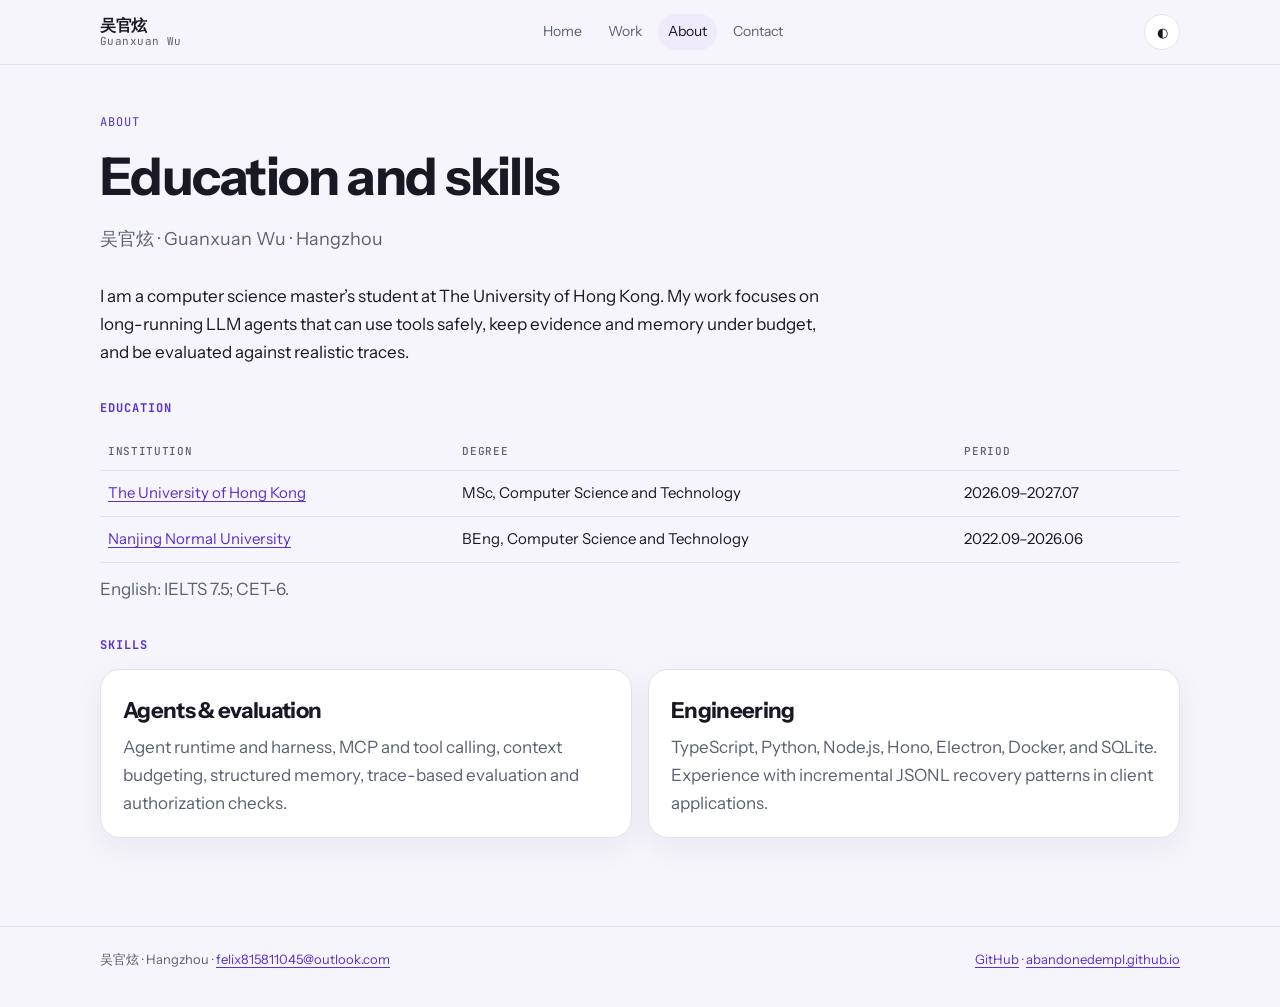
==== about/index.html @ 9f4fddd5 "Add personal site for GitHub Pages" ====
<!DOCTYPE html>
<html lang="en">
<head>
  <meta charset="utf-8">
  <meta name="viewport" content="width=device-width, initial-scale=1">
  <title>About · 吴官炫</title>
  <meta name="description" content="Education and skills of 吴官炫.">
  <meta name="theme-color" content="#f6f5fb">
  <link rel="preconnect" href="https://fonts.googleapis.com">
  <link rel="preconnect" href="https://fonts.gstatic.com" crossorigin>
  <link href="https://fonts.googleapis.com/css2?family=Instrument+Sans:wght@400;500;600&family=JetBrains+Mono:wght@400;500;600&display=swap" rel="stylesheet">
  <link rel="stylesheet" href="../css/style.css">
  <script src="../js/theme.js" defer></script>
</head>
<body>
  <a class="skip" href="#main">Skip to content</a>
  <header class="site-header">
    <div class="wrap header-inner">
      <a class="wordmark" href="../">
        <strong>吴官炫</strong>
        <span>Guanxuan Wu</span>
      </a>
      <nav class="nav" aria-label="Primary">
        <a href="../" >Home</a>
        <a href="../work/farmguard/" >Work</a>
        <a href="../about/" aria-current="page">About</a>
        <a href="../contact/" >Contact</a>
      </nav>
      <button class="theme-toggle" type="button" data-theme-toggle aria-label="Switch color theme">◐</button>
    </div>
  </header>
  <main id="main">

    <article class="wrap page">
      <header>
        <p class="kicker">About</p>
        <h1>Education and skills</h1>
        <p class="lede muted">吴官炫 · Guanxuan Wu · Hangzhou</p>
      </header>

      <section class="prose">
        <p>I am a computer science master’s student at The University of Hong Kong. My work focuses on long-running LLM agents that can use tools safely, keep evidence and memory under budget, and be evaluated against realistic traces.</p>
      </section>

      <h2 class="kicker" style="margin-top:36px">Education</h2>
      <table>
        <thead>
          <tr><th>Institution</th><th>Degree</th><th>Period</th></tr>
        </thead>
        <tbody>
          <tr>
            <td><a href="https://www.hku.hk">The University of Hong Kong</a></td>
            <td>MSc, Computer Science and Technology</td>
            <td>2026.09–2027.07</td>
          </tr>
          <tr>
            <td><a href="https://www.njnu.edu.cn">Nanjing Normal University</a></td>
            <td>BEng, Computer Science and Technology</td>
            <td>2022.09–2026.06</td>
          </tr>
        </tbody>
      </table>
      <p class="muted" style="margin-top:12px">English: IELTS 7.5; CET-6.</p>

      <h2 class="kicker" style="margin-top:36px">Skills</h2>
      <div class="skill-groups">
        <article class="card">
          <h2>Agents &amp; evaluation</h2>
          <p class="muted">Agent runtime and harness, MCP and tool calling, context budgeting, structured memory, trace-based evaluation and authorization checks.</p>
        </article>
        <article class="card">
          <h2>Engineering</h2>
          <p class="muted">TypeScript, Python, Node.js, Hono, Electron, Docker, and SQLite. Experience with incremental JSONL recovery patterns in client applications.</p>
        </article>
      </div>
    </article>
  </main>
  <footer class="site-footer">
    <div class="wrap footer-inner">
      <div>吴官炫 · Hangzhou · <a href="mailto:felix815811045@outlook.com">felix815811045@outlook.com</a></div>
      <div><a href="https://github.com/abandonedempl">GitHub</a> · <a href="https://abandonedempl.github.io">abandonedempl.github.io</a></div>
    </div>
  </footer>
</body>
</html>
---- css/style.css ----
:root {
  --ink: #191924;
  --muted: #5b6172;
  --paper: #f6f5fb;
  --card: #ffffff;
  --line: #e4e1ee;
  --soft: #efeafc;
  --accent-start: #6a11cb;
  --accent-mid: #8e2de2;
  --accent-end: #2575fc;
  --accent: #5a2fd0;
  --on-accent: #ffffff;
  --shadow: 0 10px 30px rgba(37, 20, 80, 0.06);
  --radius: 20px;
  --max: 1080px;
  color-scheme: light;
}

html[data-theme="dark"] {
  --ink: #eef0f7;
  --muted: #9aa3b8;
  --paper: #0f1118;
  --card: #171a24;
  --line: #2a2f40;
  --soft: #1d2030;
  --accent: #8b8cff;
  --shadow: 0 10px 30px rgba(0, 0, 0, 0.28);
  color-scheme: dark;
}

* { box-sizing: border-box; }
html { scroll-behavior: smooth; }
body {
  margin: 0;
  background: var(--paper);
  color: var(--ink);
  font-family: "Instrument Sans", "PingFang SC", "Noto Sans SC", "Segoe UI", sans-serif;
  font-size: 17px;
  line-height: 1.65;
  min-height: 100vh;
}

a { color: var(--accent); text-underline-offset: 3px; }
a:hover { color: var(--accent-end); }
img { max-width: 100%; }
p, h1, h2, h3, ul { margin: 0; }
h1, h2, h3 { letter-spacing: -0.03em; line-height: 1.15; }

.skip {
  position: absolute;
  left: -999px;
  top: 0;
  background: var(--card);
  padding: 8px 12px;
  z-index: 10;
}
.skip:focus { left: 12px; }

.wrap {
  width: min(var(--max), calc(100% - 40px));
  margin: 0 auto;
}

.site-header {
  position: sticky;
  top: 0;
  z-index: 5;
  backdrop-filter: blur(16px);
  background: color-mix(in srgb, var(--paper) 84%, transparent);
  border-bottom: 1px solid var(--line);
}
.header-inner {
  display: flex;
  align-items: center;
  justify-content: space-between;
  gap: 16px;
  min-height: 64px;
}
.wordmark {
  display: flex;
  flex-direction: column;
  text-decoration: none;
  color: inherit;
  line-height: 1.15;
}
.wordmark strong { font-size: 16px; letter-spacing: -0.02em; }
.wordmark span {
  font-family: "JetBrains Mono", ui-monospace, monospace;
  font-size: 11px;
  color: var(--muted);
  letter-spacing: 0.04em;
}
.nav {
  display: flex;
  align-items: center;
  gap: 6px;
}
.nav a {
  text-decoration: none;
  color: var(--muted);
  font-size: 14px;
  padding: 6px 10px;
  border-radius: 999px;
}
.nav a[aria-current="page"],
.nav a:hover {
  color: var(--ink);
  background: var(--soft);
}
.theme-toggle {
  width: 36px;
  height: 36px;
  border: 1px solid var(--line);
  background: var(--card);
  color: var(--ink);
  border-radius: 50%;
  cursor: pointer;
  display: grid;
  place-items: center;
}
.theme-toggle:focus-visible,
.nav a:focus-visible,
.btn:focus-visible {
  outline: 2px solid var(--accent-end);
  outline-offset: 2px;
}

.hero {
  position: relative;
  overflow: hidden;
  padding: 72px 0 36px;
}
.hero::before {
  content: "";
  position: absolute;
  inset: -20% -10% auto;
  height: 280px;
  background: linear-gradient(90deg, var(--accent-start), var(--accent-mid), var(--accent-end));
  opacity: 0.18;
  filter: blur(8px);
  border-radius: 0 0 50% 50%;
  pointer-events: none;
}
.kicker {
  font-family: "JetBrains Mono", ui-monospace, monospace;
  font-size: 12px;
  letter-spacing: 0.08em;
  text-transform: uppercase;
  color: var(--accent);
  margin-bottom: 14px;
}
.hero h1 {
  font-size: clamp(40px, 7vw, 72px);
  font-weight: 600;
  max-width: 16ch;
}
.hero h1 em {
  font-style: normal;
  background: linear-gradient(90deg, var(--accent-start), var(--accent-mid), var(--accent-end));
  -webkit-background-clip: text;
  background-clip: text;
  color: transparent;
}
.lede {
  margin-top: 18px;
  max-width: 42rem;
  color: var(--muted);
  font-size: 18px;
}
.actions {
  display: flex;
  flex-wrap: wrap;
  gap: 10px;
  margin-top: 28px;
}
.btn {
  display: inline-flex;
  align-items: center;
  gap: 8px;
  text-decoration: none;
  border-radius: 999px;
  padding: 10px 16px;
  font-size: 14px;
  border: 1px solid var(--line);
  color: var(--ink);
  background: var(--card);
}
.btn.primary {
  border: 0;
  color: var(--on-accent);
  background: linear-gradient(90deg, var(--accent-start), var(--accent-end));
}

.bento {
  display: grid;
  grid-template-columns: 1.2fr 0.8fr;
  gap: 16px;
  padding: 10px 0 80px;
}
.card {
  background: var(--card);
  border: 1px solid var(--line);
  border-radius: var(--radius);
  box-shadow: var(--shadow);
  padding: 22px 22px 20px;
}
.card.span-2 { grid-column: 1 / -1; }
.card h2 {
  font-size: 22px;
  margin: 6px 0 10px;
}
.meta {
  font-family: "JetBrains Mono", ui-monospace, monospace;
  font-size: 12px;
  color: var(--muted);
}
.card p + p { margin-top: 10px; }
.card ul {
  padding-left: 1.1em;
  color: var(--muted);
}
.card li + li { margin-top: 6px; }

.work-grid {
  display: grid;
  grid-template-columns: 1fr 1fr;
  gap: 16px;
}
.work-card {
  display: flex;
  flex-direction: column;
  min-height: 100%;
  text-decoration: none;
  color: inherit;
}
.work-card:hover { border-color: color-mix(in srgb, var(--accent-end) 45%, var(--line)); }
.work-card .grow { flex: 1; }
.arrow {
  margin-top: 16px;
  font-family: "JetBrains Mono", ui-monospace, monospace;
  font-size: 12px;
  color: var(--accent);
}

.page {
  padding: 48px 0 88px;
}
.page header { margin-bottom: 28px; }
.page h1 { font-size: clamp(32px, 5vw, 52px); }
.prose { max-width: 46rem; }
.prose p, .prose ul { margin-top: 14px; color: var(--ink); }
.prose h2 {
  margin-top: 32px;
  font-size: 22px;
}
.prose .muted, .muted { color: var(--muted); }

table {
  width: 100%;
  border-collapse: collapse;
  margin-top: 16px;
  font-size: 15px;
}
th, td {
  text-align: left;
  padding: 10px 8px;
  border-bottom: 1px solid var(--line);
  vertical-align: top;
}
th {
  font-family: "JetBrains Mono", ui-monospace, monospace;
  font-size: 11px;
  letter-spacing: 0.06em;
  text-transform: uppercase;
  color: var(--muted);
  font-weight: 500;
}

.skill-groups {
  display: grid;
  grid-template-columns: 1fr 1fr;
  gap: 16px;
  margin-top: 16px;
}

.contact-list {
  list-style: none;
  padding: 0;
  margin-top: 20px;
}
.contact-list li {
  display: flex;
  gap: 16px;
  padding: 14px 0;
  border-bottom: 1px solid var(--line);
}
.contact-list span {
  font-family: "JetBrains Mono", ui-monospace, monospace;
  font-size: 12px;
  color: var(--muted);
  min-width: 72px;
}

.site-footer {
  border-top: 1px solid var(--line);
  padding: 22px 0 36px;
  color: var(--muted);
  font-size: 13px;
}
.footer-inner {
  display: flex;
  justify-content: space-between;
  gap: 12px;
  flex-wrap: wrap;
}

@media (max-width: 800px) {
  .bento, .work-grid, .skill-groups { grid-template-columns: 1fr; }
  .card.span-2 { grid-column: auto; }
  .nav { display: none; }
  .hero { padding-top: 48px; }
}

@media (prefers-reduced-motion: reduce) {
  html { scroll-behavior: auto; }
  .hero::before { filter: none; }
}
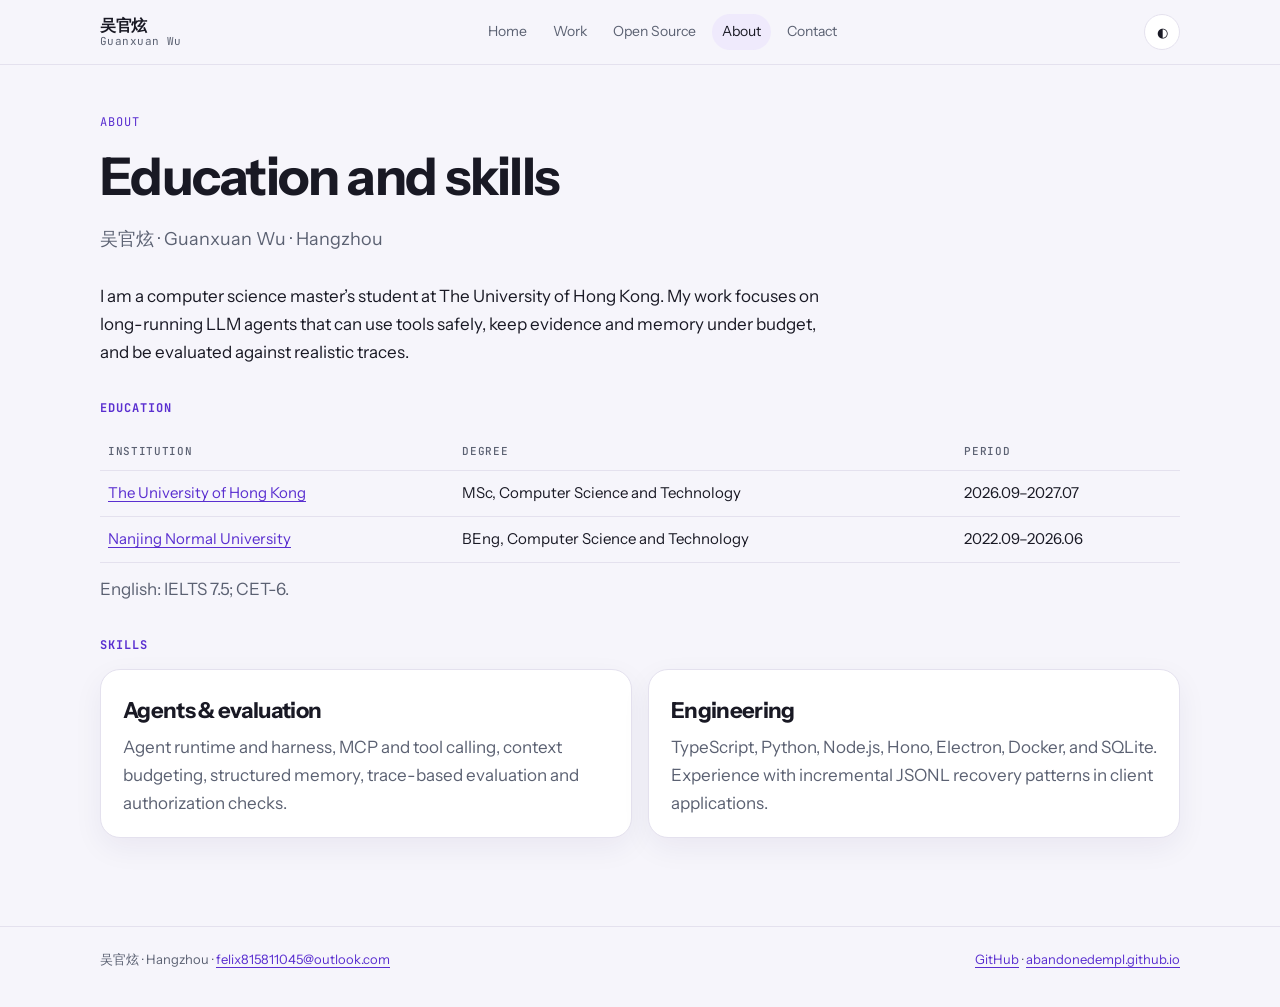
==== commit 969dafe5: "Add open source and migrated project pages Include OSS contribution tables and case pages for CRM Ag" ====
--- a/about/index.html
+++ b/about/index.html
@@ -21,10 +21,11 @@
         <span>Guanxuan Wu</span>
       </a>
       <nav class="nav" aria-label="Primary">
-        <a href="../" >Home</a>
-        <a href="../work/farmguard/" >Work</a>
+        <a href="../">Home</a>
+        <a href="../work/farmguard/">Work</a>
+        <a href="../oss/">Open Source</a>
         <a href="../about/" aria-current="page">About</a>
-        <a href="../contact/" >Contact</a>
+        <a href="../contact/">Contact</a>
       </nav>
       <button class="theme-toggle" type="button" data-theme-toggle aria-label="Switch color theme">◐</button>
     </div>
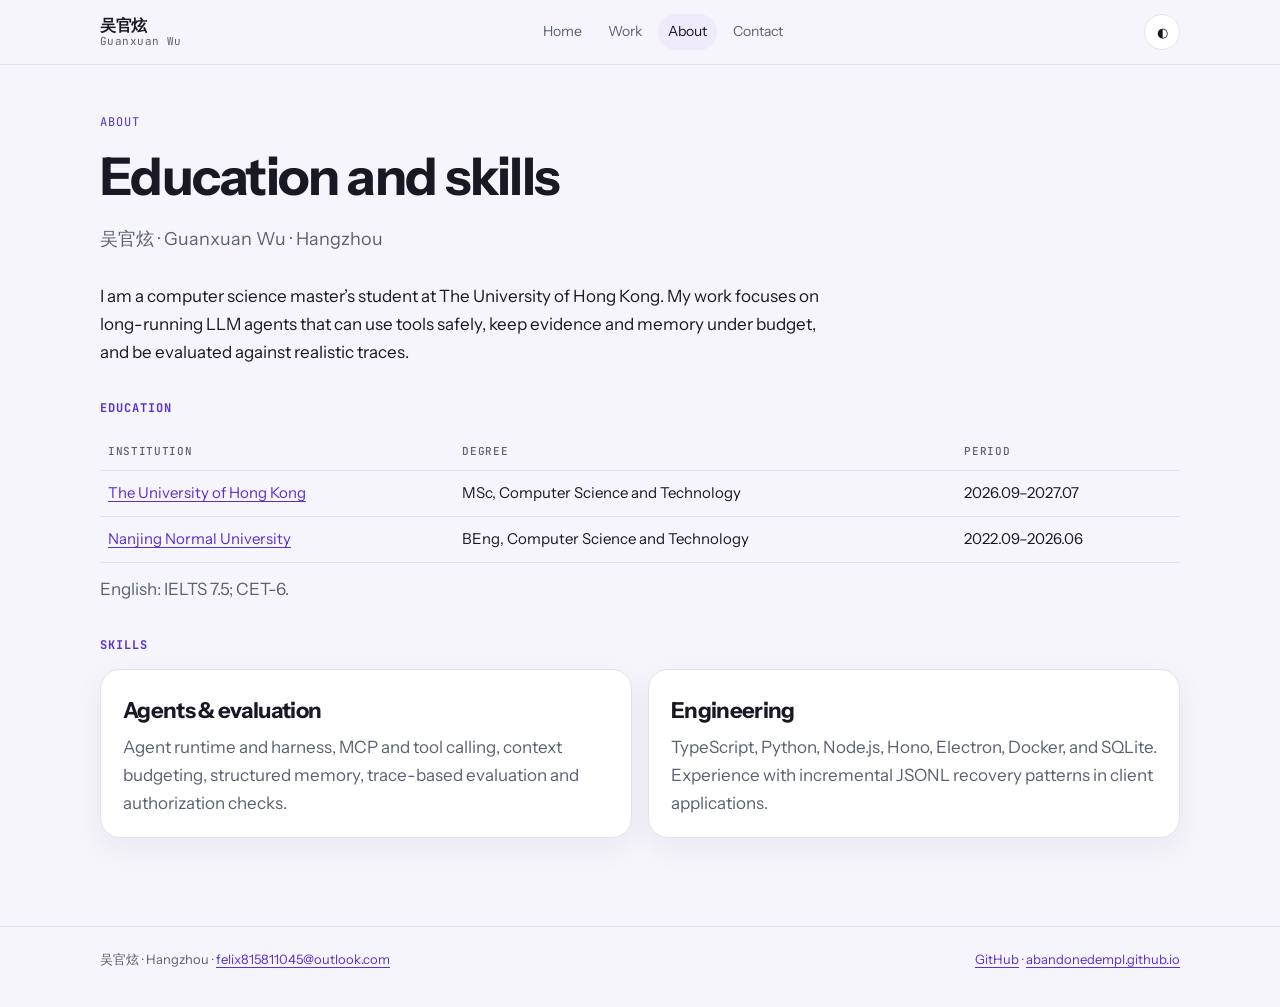
==== commit 59c943fa: "Remove public OSS PR index from the personal site Drop merge counts and upstream PR links from appli" ====
--- a/about/index.html
+++ b/about/index.html
@@ -23,7 +23,6 @@
       <nav class="nav" aria-label="Primary">
         <a href="../">Home</a>
         <a href="../work/farmguard/">Work</a>
-        <a href="../oss/">Open Source</a>
         <a href="../about/" aria-current="page">About</a>
         <a href="../contact/">Contact</a>
       </nav>
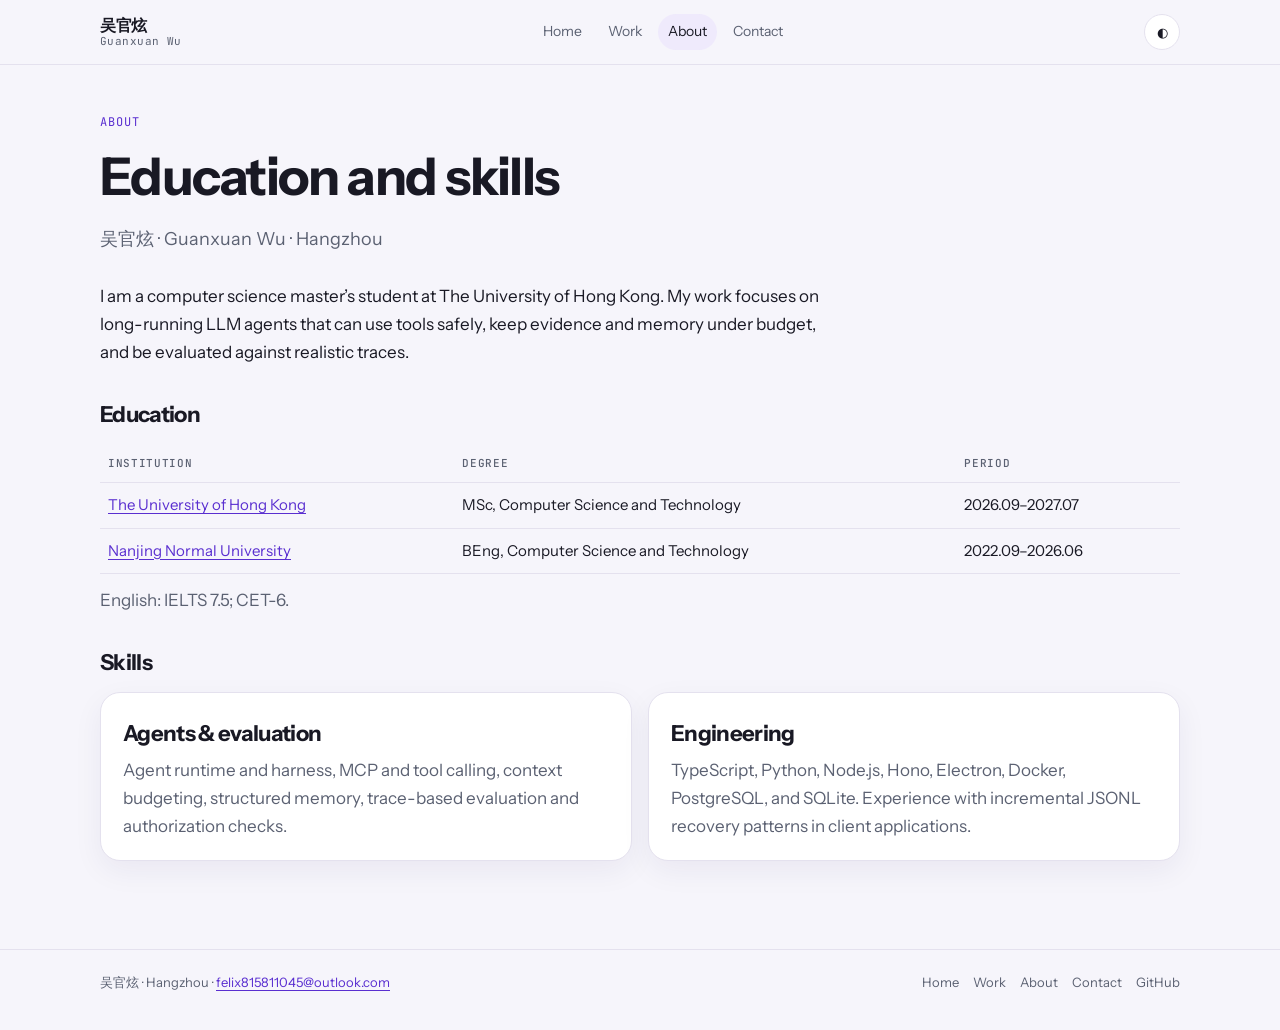
==== commit a4858385: "Improve homepage layout, add a work index, and polish public pages Fix the bento work-card grid, res" ====
--- a/about/index.html
+++ b/about/index.html
@@ -5,11 +5,31 @@
   <meta name="viewport" content="width=device-width, initial-scale=1">
   <title>About · 吴官炫</title>
   <meta name="description" content="Education and skills of 吴官炫.">
+  <meta property="og:title" content="About · 吴官炫">
+  <meta property="og:description" content="Education and skills of 吴官炫.">
+  <meta property="og:url" content="https://abandonedempl.github.io/about/">
+  <link rel="canonical" href="https://abandonedempl.github.io/about/">
   <meta name="theme-color" content="#f6f5fb">
+  <link rel="icon" href="/favicon.svg" type="image/svg+xml">
+  <link rel="icon" href="/favicon.ico">
+  <link rel="apple-touch-icon" href="/apple-touch-icon.png">
   <link rel="preconnect" href="https://fonts.googleapis.com">
   <link rel="preconnect" href="https://fonts.gstatic.com" crossorigin>
   <link href="https://fonts.googleapis.com/css2?family=Instrument+Sans:wght@400;500;600&family=JetBrains+Mono:wght@400;500;600&display=swap" rel="stylesheet">
   <link rel="stylesheet" href="../css/style.css">
+  <script>
+    (function () {
+      var t = "light";
+      try {
+        var s = localStorage.getItem("theme");
+        if (s === "light" || s === "dark") t = s;
+        else if (window.matchMedia("(prefers-color-scheme: dark)").matches) t = "dark";
+      } catch (e) {}
+      document.documentElement.setAttribute("data-theme", t);
+      var c = document.querySelector('meta[name="theme-color"]');
+      if (c) c.setAttribute("content", t === "dark" ? "#0f1118" : "#f6f5fb");
+    })();
+  </script>
   <script src="../js/theme.js" defer></script>
 </head>
 <body>
@@ -22,7 +42,7 @@
       </a>
       <nav class="nav" aria-label="Primary">
         <a href="../">Home</a>
-        <a href="../work/farmguard/">Work</a>
+        <a href="../work/">Work</a>
         <a href="../about/" aria-current="page">About</a>
         <a href="../contact/">Contact</a>
       </nav>
@@ -42,8 +62,8 @@
         <p>I am a computer science master’s student at The University of Hong Kong. My work focuses on long-running LLM agents that can use tools safely, keep evidence and memory under budget, and be evaluated against realistic traces.</p>
       </section>
 
-      <h2 class="kicker" style="margin-top:36px">Education</h2>
-      <table>
+      <h2>Education</h2>
+      <table class="education-table">
         <thead>
           <tr><th>Institution</th><th>Degree</th><th>Period</th></tr>
         </thead>
@@ -60,9 +80,9 @@
           </tr>
         </tbody>
       </table>
-      <p class="muted" style="margin-top:12px">English: IELTS 7.5; CET-6.</p>
+      <p class="muted education-note">English: IELTS 7.5; CET-6.</p>
 
-      <h2 class="kicker" style="margin-top:36px">Skills</h2>
+      <h2>Skills</h2>
       <div class="skill-groups">
         <article class="card">
           <h2>Agents &amp; evaluation</h2>
@@ -70,7 +90,7 @@
         </article>
         <article class="card">
           <h2>Engineering</h2>
-          <p class="muted">TypeScript, Python, Node.js, Hono, Electron, Docker, and SQLite. Experience with incremental JSONL recovery patterns in client applications.</p>
+          <p class="muted">TypeScript, Python, Node.js, Hono, Electron, Docker, PostgreSQL, and SQLite. Experience with incremental JSONL recovery patterns in client applications.</p>
         </article>
       </div>
     </article>
@@ -78,7 +98,13 @@
   <footer class="site-footer">
     <div class="wrap footer-inner">
       <div>吴官炫 · Hangzhou · <a href="mailto:felix815811045@outlook.com">felix815811045@outlook.com</a></div>
-      <div><a href="https://github.com/abandonedempl">GitHub</a> · <a href="https://abandonedempl.github.io">abandonedempl.github.io</a></div>
+      <nav class="footer-nav" aria-label="Footer">
+        <a href="../">Home</a>
+        <a href="../work/">Work</a>
+        <a href="../about/">About</a>
+        <a href="../contact/">Contact</a>
+        <a href="https://github.com/abandonedempl">GitHub</a>
+      </nav>
     </div>
   </footer>
 </body>
--- a/css/style.css
+++ b/css/style.css
@@ -93,6 +93,7 @@
 .nav {
   display: flex;
   align-items: center;
+  flex-wrap: wrap;
   gap: 6px;
 }
 .nav a {
@@ -120,7 +121,8 @@
 }
 .theme-toggle:focus-visible,
 .nav a:focus-visible,
-.btn:focus-visible {
+.btn:focus-visible,
+.footer-nav a:focus-visible {
   outline: 2px solid var(--accent-end);
   outline-offset: 2px;
 }
@@ -204,7 +206,7 @@
   box-shadow: var(--shadow);
   padding: 22px 22px 20px;
 }
-.card.span-2 { grid-column: 1 / -1; }
+.span-2 { grid-column: 1 / -1; }
 .card h2 {
   font-size: 22px;
   margin: 6px 0 10px;
@@ -247,6 +249,10 @@
 }
 .page header { margin-bottom: 28px; }
 .page h1 { font-size: clamp(32px, 5vw, 52px); }
+.page > h2 {
+  margin-top: 36px;
+  font-size: 22px;
+}
 .prose { max-width: 46rem; }
 .prose p, .prose ul { margin-top: 14px; color: var(--ink); }
 .prose h2 {
@@ -254,6 +260,8 @@
   font-size: 22px;
 }
 .prose .muted, .muted { color: var(--muted); }
+.education-note { margin-top: 12px; }
+.prose li + li { margin-top: 8px; }
 
 table {
   width: 100%;
@@ -294,11 +302,17 @@
   padding: 14px 0;
   border-bottom: 1px solid var(--line);
 }
-.contact-list span {
+.contact-list span.label {
   font-family: "JetBrains Mono", ui-monospace, monospace;
   font-size: 12px;
   color: var(--muted);
   min-width: 72px;
+}
+.contact-list .value {
+  color: inherit;
+  font-family: inherit;
+  font-size: inherit;
+  min-width: 0;
 }
 
 .site-footer {
@@ -312,13 +326,54 @@
   justify-content: space-between;
   gap: 12px;
   flex-wrap: wrap;
-}
+  align-items: center;
+}
+.footer-nav {
+  display: flex;
+  flex-wrap: wrap;
+  gap: 8px 14px;
+}
+.footer-nav a {
+  color: var(--muted);
+  text-decoration: none;
+}
+.footer-nav a:hover { color: var(--ink); }
 
 @media (max-width: 800px) {
   .bento, .work-grid, .skill-groups { grid-template-columns: 1fr; }
-  .card.span-2 { grid-column: auto; }
-  .nav { display: none; }
+  .span-2 { grid-column: auto; }
+  .header-inner {
+    flex-wrap: wrap;
+    gap: 8px 12px;
+  }
+  .wordmark { margin-right: auto; }
+  .nav {
+    order: 3;
+    flex-basis: 100%;
+    justify-content: flex-start;
+    gap: 2px;
+    padding-bottom: 6px;
+  }
+  .nav a {
+    padding: 6px 8px;
+    font-size: 13px;
+  }
   .hero { padding-top: 48px; }
+
+  .education-table thead { display: none; }
+  .education-table, .education-table tbody, .education-table tr, .education-table td {
+    display: block;
+    width: 100%;
+  }
+  .education-table tr {
+    padding: 14px 0;
+    border-bottom: 1px solid var(--line);
+  }
+  .education-table td {
+    padding: 2px 0;
+    border-bottom: 0;
+  }
+  .education-table td:first-child { font-weight: 600; }
 }
 
 @media (prefers-reduced-motion: reduce) {
